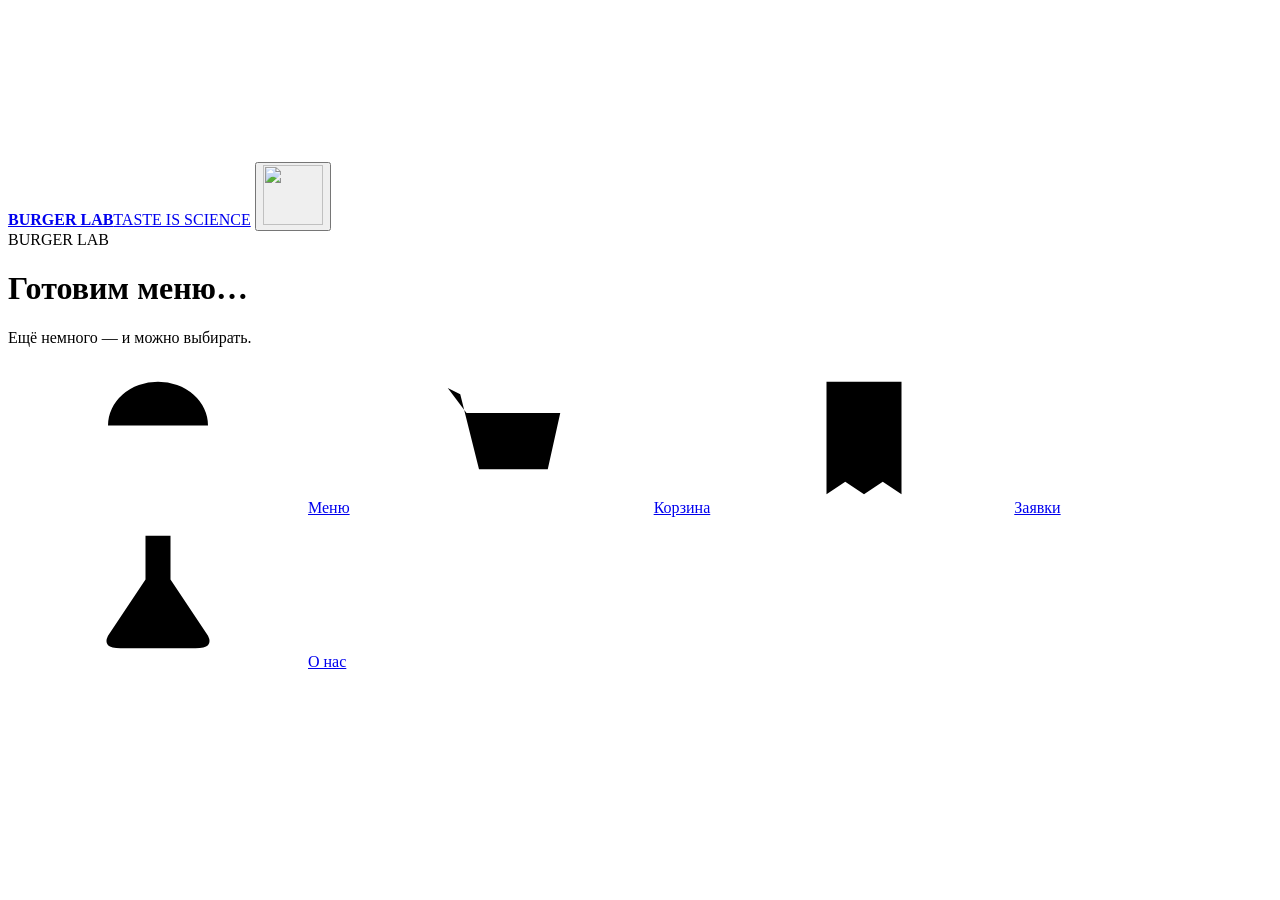
==== index.html @ 30b1034d "Add index.html" ====
<!doctype html>
<html lang="ru">
<head>
  <meta charset="utf-8">
  <meta name="viewport" content="width=device-width, initial-scale=1, viewport-fit=cover">
  <meta name="theme-color" content="#101215">
  <meta name="apple-mobile-web-app-capable" content="yes">
  <meta name="apple-mobile-web-app-status-bar-style" content="black-translucent">
  <meta name="apple-mobile-web-app-title" content="BURGER LAB">
  <meta name="description" content="Ваша формула вкуса: меню BURGER LAB, корзина и заявки. Добавьте приложение на домашний экран iPhone.">
  <meta name="robots" content="noindex, nofollow">
  <meta http-equiv="Content-Security-Policy" content="default-src 'self'; script-src 'self'; style-src 'self' 'unsafe-inline'; img-src 'self' data:; connect-src 'self'; worker-src 'self'; base-uri 'self'; form-action 'none'">
  <title>BURGER LAB · Меню</title>
  <link rel="manifest" href="./manifest.webmanifest">
  <link rel="apple-touch-icon" href="./icons/apple-touch-icon.png">
  <link rel="icon" type="image/svg+xml" href="./icons/favicon.svg">
  <link rel="stylesheet" href="./styles.css">
  <script type="module" src="./app.js"></script>
</head>
<body>
  <svg class="icon-definitions" xmlns="http://www.w3.org/2000/svg" aria-hidden="true"><defs>
    <symbol id="i-menu" viewBox="0 0 24 24"><path d="M4 10a8 7 0 0 1 16 0M3 10h18M3 14h18M4 18h16M6 6h.01M12 4h.01M17 6h.01"/></symbol>
    <symbol id="i-cart" viewBox="0 0 24 24"><path d="m3 4 2 1 3 12h11l2-9H6M9 21h.01M18 21h.01"/></symbol>
    <symbol id="i-orders" viewBox="0 0 24 24"><path d="M6 3h12v18l-3-2-3 2-3-2-3 2V3ZM9 8h6M9 12h6"/></symbol>
    <symbol id="i-about" viewBox="0 0 24 24"><path d="M9 3h6M10 3v7L4 19q-1 2 2 2h12q3 0 2-2l-6-9V3M8 14h8M10 17h.01M14 18h.01"/></symbol>
    <symbol id="i-search" viewBox="0 0 24 24"><circle cx="10.5" cy="10.5" r="6.5"/><path d="m16 16 5 5"/></symbol>
    <symbol id="i-share" viewBox="0 0 24 24"><path d="M12 15V3m-4 4 4-4 4 4M6 11H4v10h16V11h-2"/></symbol>
    <symbol id="i-plus" viewBox="0 0 24 24"><path d="M12 5v14M5 12h14"/></symbol>
    <symbol id="i-close" viewBox="0 0 24 24"><path d="m6 6 12 12M18 6 6 18"/></symbol>
    <symbol id="i-arrow" viewBox="0 0 24 24"><path d="M4 12h16m-6-6 6 6-6 6"/></symbol>
    <symbol id="i-check" viewBox="0 0 24 24"><path d="m5 12 4 4L19 6"/></symbol>
  </defs></svg>
  <header class="app-header">
    <a class="wordmark" href="#menu" aria-label="BURGER LAB — открыть меню"><strong>BURGER LAB</strong><span>TASTE IS SCIENCE</span></a>
    <button class="header-logo" id="brand-button" aria-label="О BURGER LAB"><img src="./assets/images/logo_dark.png" alt="" width="60" height="60"></button>
  </header>
  <div id="notice" class="notice" role="status" hidden></div>
  <main id="main" tabindex="-1"><div class="loading"><span class="eyebrow">BURGER LAB</span><h1>Готовим меню…</h1><p>Ещё немного — и можно выбирать.</p></div></main>
  <button id="basket-bar" class="basket-bar" hidden></button>
  <nav class="bottom-nav" aria-label="Главная навигация">
    <a href="#menu" data-tab="menu"><svg><use href="#i-menu"/></svg><span>Меню</span></a>
    <a href="#cart" data-tab="cart"><svg><use href="#i-cart"/></svg><span>Корзина</span><b id="cart-badge" hidden>0</b></a>
    <a href="#orders" data-tab="orders"><svg><use href="#i-orders"/></svg><span>Заявки</span></a>
    <a href="#about" data-tab="about"><svg><use href="#i-about"/></svg><span>О нас</span></a>
  </nav>
  <dialog id="sheet" class="sheet" aria-labelledby="sheet-title"><div id="sheet-content"></div></dialog>
  <div id="toast" class="toast" role="status" aria-live="polite" hidden></div>
</body>
</html>
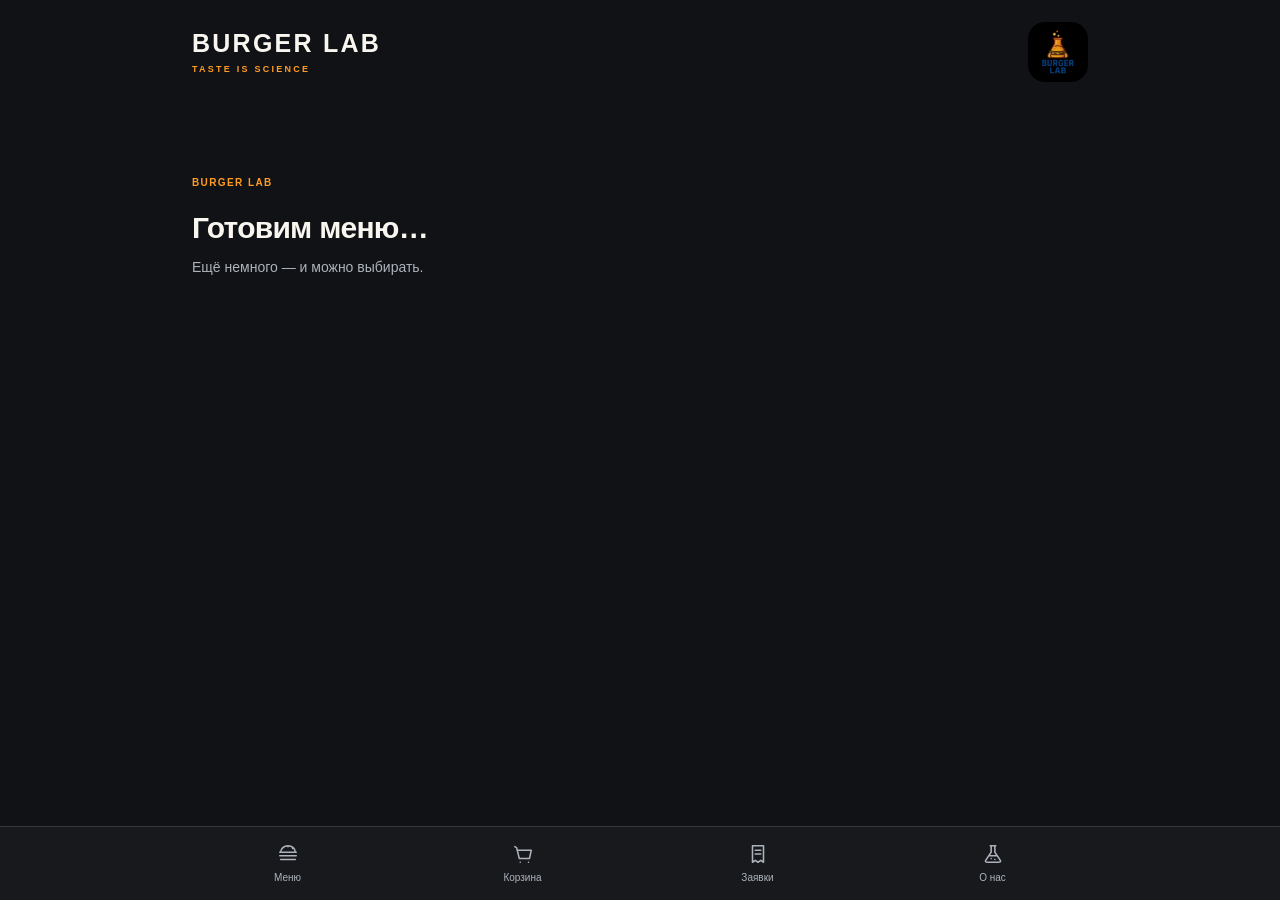
==== commit c0fa9553: "Update index.html" ====
--- a/index.html
+++ b/index.html
@@ -9,7 +9,7 @@
   <meta name="apple-mobile-web-app-title" content="BURGER LAB">
   <meta name="description" content="Ваша формула вкуса: меню BURGER LAB, корзина и заявки. Добавьте приложение на домашний экран iPhone.">
   <meta name="robots" content="noindex, nofollow">
-  <meta http-equiv="Content-Security-Policy" content="default-src 'self'; script-src 'self'; style-src 'self' 'unsafe-inline'; img-src 'self' data:; connect-src 'self'; worker-src 'self'; base-uri 'self'; form-action 'none'">
+  <meta http-equiv="Content-Security-Policy" content="default-src 'self'; script-src 'self'; style-src 'self' 'unsafe-inline'; img-src 'self' data:; connect-src 'self' https://burger-lab-orders-tashla.ivan-tudim.chatgpt.site; worker-src 'self'; base-uri 'self'; form-action 'none'">
   <title>BURGER LAB · Меню</title>
   <link rel="manifest" href="./manifest.webmanifest">
   <link rel="apple-touch-icon" href="./icons/apple-touch-icon.png">
--- a/styles.css
+++ b/styles.css
@@ -0,0 +1,7 @@
+@charset "UTF-8";
+:root{color-scheme:dark;--bg:#101215;--card:#1d2024;--surface:#292d32;--ink:#f9f6ef;--muted:#adb3bc;--orange:#ff9c24;--blue:#17466b;--nav:70px;font-family:Inter,-apple-system,BlinkMacSystemFont,"Segoe UI",sans-serif;font-synthesis:none;-webkit-text-size-adjust:100%;scroll-behavior:smooth}
+*{box-sizing:border-box}body{margin:0;background:var(--bg);color:var(--ink);padding-bottom:calc(var(--nav) + env(safe-area-inset-bottom) + 26px);line-height:1.5}button,input,textarea{font:inherit}button,a,input,textarea{-webkit-tap-highlight-color:transparent}button{cursor:pointer}a{color:inherit;text-decoration:none}button{color:inherit}button:disabled{cursor:default;opacity:.55}button:focus-visible,a:focus-visible,input:focus-visible,textarea:focus-visible{outline:2px solid var(--orange);outline-offset:4px}[hidden]{display:none!important}svg{width:22px;height:22px;fill:none;stroke:currentColor;stroke-width:1.7;stroke-linecap:round;stroke-linejoin:round;flex-shrink:0}.icon-definitions{position:absolute;width:0;height:0;overflow:hidden}.app-header{max-width:940px;margin:auto;padding:calc(16px + env(safe-area-inset-top)) 22px 18px;display:flex;justify-content:space-between;align-items:center;gap:16px}.wordmark{display:flex;flex-direction:column}.wordmark strong{font-size:25px;letter-spacing:.09em;font-weight:850;line-height:1.2}.wordmark span{font-size:9px;letter-spacing:.25em;color:var(--orange);font-weight:750;margin-top:5px}.header-logo{padding:0;width:60px;height:60px;border:0;border-radius:17px;background:#000;overflow:hidden}.header-logo img{width:100%;height:100%;object-fit:cover}main{max-width:940px;margin:auto;padding:0 22px 24px;outline:none}h1,h2,h3,p{margin-top:0}h1{font-size:30px;line-height:1.12;letter-spacing:-.025em;margin-bottom:12px}h2{font-size:23px;line-height:1.2;letter-spacing:-.02em;margin-bottom:14px}h3{font-size:18px;line-height:1.2;margin-bottom:8px}p{color:var(--muted);font-size:14px}small,.small{font-size:12px;color:var(--muted)}.eyebrow{font-size:10px;font-weight:750;letter-spacing:.14em;color:var(--orange)}.hero{isolation:isolate;position:relative;overflow:hidden;border:1px solid #354656;border-radius:24px;background:#17354d;margin-bottom:18px;padding:27px 23px 24px;min-height:220px}.hero::before{content:"";position:absolute;inset:0;z-index:-2;background:url('./assets/images/interior.png') center 55%/cover;opacity:.4}.hero::after{content:"";position:absolute;inset:0;z-index:-1;background:linear-gradient(100deg,rgba(12,35,54,.97),rgba(12,29,43,.86) 55%,rgba(16,18,21,.1))}.hero h1{font-size:34px;margin:12px 0 12px;max-width:400px}.hero p{max-width:310px;margin:0;font-size:13px;color:#c0cbd4}.install-shortcut{display:flex;align-items:center;justify-content:space-between;gap:10px;background:transparent;border:0;width:100%;padding:0 2px 20px;text-align:left;color:var(--muted);font-size:12px}.install-shortcut svg{color:var(--orange);width:18px;height:18px}.search{display:flex;align-items:center;gap:12px;border:1px solid transparent;background:var(--surface);padding:0 15px;border-radius:15px;min-height:54px}.search:focus-within{border-color:var(--orange)}.search svg{color:var(--muted);width:20px}.search input{border:0;outline:0!important;padding:14px 0;width:100%;min-width:0;background:transparent;color:var(--ink);font-size:16px}.search input::placeholder{color:#aab0b8}.categories{display:flex;gap:8px;overflow-x:auto;scrollbar-width:none;margin:16px -22px 22px;padding:0 22px 5px}.categories::-webkit-scrollbar{display:none}.chip{white-space:nowrap;border:1px solid #33383e;background:var(--card);border-radius:12px;min-height:44px;padding:10px 17px;font-size:12px;font-weight:650}.chip[aria-pressed=true]{background:var(--orange);border-color:var(--orange);color:var(--bg)}.section-top{display:flex;align-items:center;justify-content:space-between;gap:20px;margin-bottom:14px}.section-top h2{margin:0}.section-top span{color:var(--muted);font-size:13px}.menu-grid{display:grid;gap:12px}.product{display:grid;grid-template-columns:112px minmax(0,1fr);gap:14px;padding:12px;background:var(--card);border:1px solid #282c31;border-radius:20px}.product-art{background:#25282d;border:0;display:block;border-radius:13px;overflow:hidden;min-width:0;padding:0;align-self:stretch;min-height:120px;position:relative}.product-art canvas,.product-art img{width:100%;height:100%;position:absolute;inset:0;object-fit:cover}.product-art .food-illustration{height:100%;width:100%;min-height:115px;display:block}.product-name{background:none;border:0;padding:0;text-align:left;line-height:1.2;font-size:17px;font-weight:740;display:block;margin:4px 0 7px}.description{font-size:11px;line-height:1.5;display:-webkit-box;-webkit-line-clamp:2;-webkit-box-orient:vertical;overflow:hidden;margin-bottom:5px}.product-size{font-size:10px;color:var(--muted);margin-bottom:8px}.add-product{border:0;background:var(--surface);border-radius:11px;padding:10px 12px;min-height:44px;width:100%;display:flex;align-items:center;justify-content:space-between;gap:7px;font-size:13px;font-weight:700;text-align:left}.add-product.has-quantity{color:var(--orange)}.add-product svg{width:17px;height:17px}.product .eyebrow{font-size:8px;letter-spacing:.1em}.empty{text-align:center;padding:36px 6px}.empty>svg{width:88px;height:88px;color:var(--orange);stroke-width:1;margin:8px 0 24px}.empty h2{font-size:23px}.empty p{max-width:340px;margin:0 auto 24px}.button{display:flex;align-items:center;justify-content:center;gap:10px;width:100%;min-height:52px;padding:14px 18px;border:1px solid #383e45;background:var(--surface);color:var(--ink);border-radius:14px;font-size:14px;font-weight:700;text-align:center}.button.primary{background:var(--orange);border-color:var(--orange);color:var(--bg)}.button.ghost{border-color:transparent;background:transparent;color:var(--muted)}.button.danger{color:#f1b3a7}.stack{display:grid;gap:12px}.mt{margin-top:24px}.mt-sm{margin-top:12px}.cart-line,.order-card,.info-card{padding:18px;background:var(--card);border:1px solid #2b3036;border-radius:19px}.cart-line-top{display:flex;align-items:flex-start;justify-content:space-between;gap:16px}.cart-line-top h3{max-width:70%;font-size:17px}.price{font-weight:750;color:var(--orange);white-space:nowrap}.cart-line-bottom{margin-top:14px;display:flex;align-items:center;justify-content:space-between;gap:10px}.stepper{display:flex;align-items:center;gap:4px}.stepper button{border:0;width:44px;height:44px;border-radius:12px;background:var(--surface);font-size:22px}.stepper span{min-width:34px;text-align:center;font-size:17px;font-weight:650}.total-line{display:flex;align-items:baseline;justify-content:space-between;gap:18px;color:var(--muted);font-size:14px}.total-line.grand{color:var(--ink);font-size:21px;font-weight:700;padding-top:17px;border-top:1px solid #353b42;margin-top:17px}.total-line.grand strong{color:var(--orange);font-size:25px}.totals{padding:22px 0 10px;display:grid;gap:12px}.form-section{margin-top:27px}.form-section h2{font-size:18px;margin-bottom:14px}.mode-switch{display:flex;gap:10px}.mode-switch button{flex:1}.form-fields{display:grid;gap:16px}.field{display:grid;gap:7px;font-size:12px;color:var(--muted)}.field input,.field textarea{width:100%;min-height:54px;padding:15px 16px;background:var(--surface);border:1px solid transparent;border-radius:13px;font-size:16px;color:var(--ink)}.field textarea{resize:vertical;min-height:95px}.field input:focus,.field textarea:focus{outline:0;border-color:var(--orange)}.consent{display:flex;align-items:flex-start;gap:11px;font-size:12px;color:var(--muted);margin:22px 0}.consent input{flex:none;width:20px;height:20px;margin:1px 0 0;accent-color:var(--orange)}.form-error{padding:12px 14px;border:1px solid #b66049;color:#ffd2c2;background:#39251f;border-radius:12px;font-size:13px;margin:16px 0}.order-card h2{font-size:18px;margin:0 0 7px}.order-status{display:inline-block;font-size:8px;letter-spacing:.08em;color:var(--orange);font-weight:700;padding:7px 10px;border:1px solid #59452a;border-radius:8px;margin:12px 0}.order-items{font-size:13px;line-height:1.8;margin:0 0 18px}.order-meta{font-size:12px;color:var(--muted)}.about-logo{width:210px;height:230px;object-fit:cover;display:block;margin:18px auto;border-radius:22px}.about-intro{font-size:18px;line-height:1.5;color:var(--ink)}.gallery{display:grid;gap:12px}.gallery img{width:100%;max-height:330px;object-fit:cover;border-radius:18px;background:var(--card)}.bottom-nav{position:fixed;bottom:0;left:0;right:0;z-index:20;display:grid;grid-template-columns:repeat(4,1fr);height:calc(var(--nav) + env(safe-area-inset-bottom));padding:7px max(8px,calc((100vw - 940px)/2)) calc(7px + env(safe-area-inset-bottom));border-top:1px solid #34383e;background:rgba(24,27,31,.96);backdrop-filter:blur(18px);-webkit-backdrop-filter:blur(18px)}.bottom-nav a{position:relative;display:flex;flex-direction:column;align-items:center;justify-content:center;gap:5px;color:var(--muted);font-size:10px;border-radius:13px}.bottom-nav a[aria-current=page]{color:var(--orange);background:#292b2d}.bottom-nav svg{width:22px;height:22px}.bottom-nav b{position:absolute;top:0;left:calc(50% + 9px);min-width:17px;height:17px;padding:0 4px;border-radius:20px;background:var(--orange);color:var(--bg);font-size:10px;text-align:center;line-height:17px}.basket-bar{position:fixed;z-index:19;bottom:calc(var(--nav) + env(safe-area-inset-bottom) + 12px);left:22px;right:22px;max-width:896px;width:calc(100% - 44px);margin:auto;display:flex;align-items:center;justify-content:space-between;gap:12px;border:0;border-radius:15px;padding:16px 18px;min-height:54px;background:var(--orange);color:var(--bg);font-size:14px;font-weight:750;box-shadow:0 8px 26px #0007}.basket-visible{padding-bottom:calc(var(--nav) + env(safe-area-inset-bottom) + 90px)}.notice{max-width:896px;margin:0 auto 14px;padding:12px 16px;background:#213644;border:1px solid #35576e;border-radius:12px;font-size:12px;color:#c8e4f3}.notice.warning{background:#3a2c20;border-color:#745333;color:#f2d2a5}.sheet{margin:auto auto 0;width:min(100%,620px);max-height:calc(100dvh - 30px);max-height:calc(100vh - 30px);border:1px solid #3c434b;border-bottom:0;border-radius:25px 25px 0 0;background:var(--bg);color:var(--ink);padding:22px 22px calc(24px + env(safe-area-inset-bottom));box-shadow:0 -18px 80px #0008;overflow:auto;overscroll-behavior:contain}.sheet::backdrop{background:#000a;backdrop-filter:blur(5px);-webkit-backdrop-filter:blur(5px)}.sheet-header{display:flex;align-items:flex-start;justify-content:space-between;gap:18px;margin-bottom:18px}.sheet-header h2{font-size:23px;margin:0}.close-sheet{border:0;border-radius:50%;width:36px;height:36px;background:var(--surface);display:grid;place-items:center;flex-shrink:0}.close-sheet svg{width:18px;height:18px}.detail-art{height:230px;width:100%;background:var(--card);border-radius:17px;overflow:hidden;margin-bottom:16px}.detail-art canvas{width:100%;height:100%;display:block}.detail-art .food-illustration{width:100%;height:100%;display:block}.detail-art img{width:100%;height:100%;object-fit:contain}.install-steps{counter-reset:steps;display:grid;gap:17px;margin:20px 0 26px;padding:0;list-style:none}.install-steps li{position:relative;padding-left:43px;font-size:14px;color:var(--muted);min-height:31px}.install-steps li::before{counter-increment:steps;content:counter(steps);position:absolute;left:0;top:0;width:29px;height:29px;display:grid;place-items:center;border:1px solid #725128;background:#3c2e20;border-radius:10px;color:var(--orange);font-size:13px;font-weight:700}.install-steps strong{color:var(--ink)}.order-copy{width:100%;min-height:250px;background:var(--card);color:var(--ink);padding:15px;border:1px solid #3b4149;border-radius:13px;font-size:15px;line-height:1.6;margin:12px 0}.toast{position:fixed;z-index:100;left:22px;right:22px;bottom:calc(var(--nav) + env(safe-area-inset-bottom) + 85px);max-width:540px;margin:auto;padding:15px 18px;border:1px solid #5a626c;border-radius:13px;background:#30363e;color:var(--ink);font-size:13px;box-shadow:0 8px 30px #0008}.loading{padding:65px 0}.loading h1{margin-top:18px}.keyboard-open .bottom-nav,.keyboard-open .basket-bar{display:none}.keyboard-open{padding-bottom:20px}.footnote{margin:24px 0 0;font-size:11px;line-height:1.7;color:var(--muted)}
+.food-illustration{display:grid!important;place-items:center;font-size:46px;background:radial-gradient(circle at 50% 40%,#3a2c20,#25282d 70%)}.detail-art .food-illustration{font-size:90px}a.button{text-decoration:none}
+@media(min-width:650px){:root{--nav:74px}.app-header{padding-top:calc(22px + env(safe-area-inset-top));padding-bottom:22px}.menu-grid{grid-template-columns:repeat(2,minmax(0,1fr))}.hero{padding:34px;min-height:250px}.hero h1{font-size:43px}.hero p{font-size:14px}.product{grid-template-columns:110px minmax(0,1fr)}.product-name{font-size:18px}.sheet{margin:auto;border:1px solid #3c434b;border-radius:25px;padding:26px;max-height:85vh}.form-fields{grid-template-columns:1fr 1fr}.field.wide{grid-column:1/-1}.checkout-wrap,.cart-wrap,.orders-wrap{max-width:640px;margin:auto}.about-wrap{max-width:680px;margin:auto}.gallery{grid-template-columns:1fr 1fr}.gallery img{height:220px}.about-logo{width:230px;height:250px}}
+@media(max-width:359px){.app-header{padding-left:16px;padding-right:16px}.wordmark strong{font-size:21px}main{padding-left:16px;padding-right:16px}.product{grid-template-columns:91px minmax(0,1fr);gap:11px;padding:10px}.product-name{font-size:15px}.add-product{font-size:12px;padding:10px}.hero h1{font-size:30px}.categories{margin-left:-16px;margin-right:-16px;padding-left:16px;padding-right:16px}}
+@media(prefers-reduced-motion:reduce){:root{scroll-behavior:auto}*{transition:none!important}}
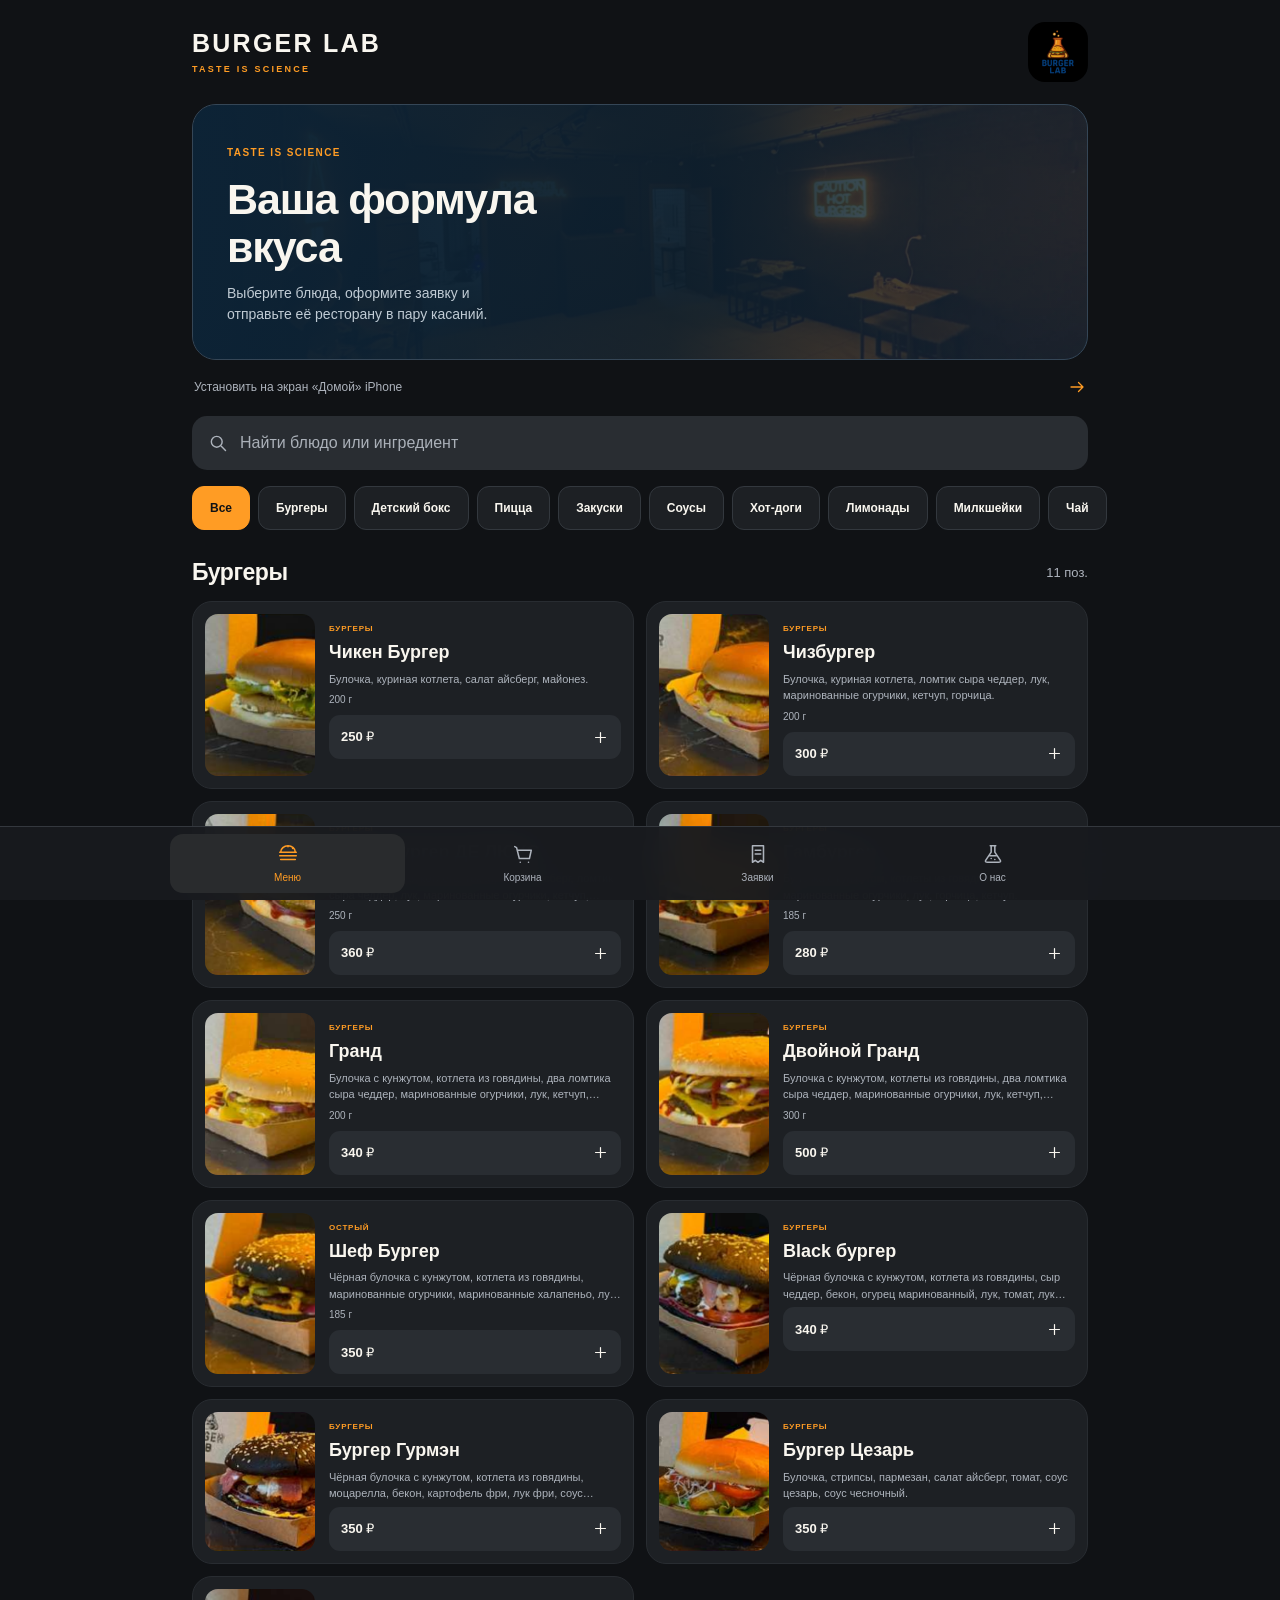
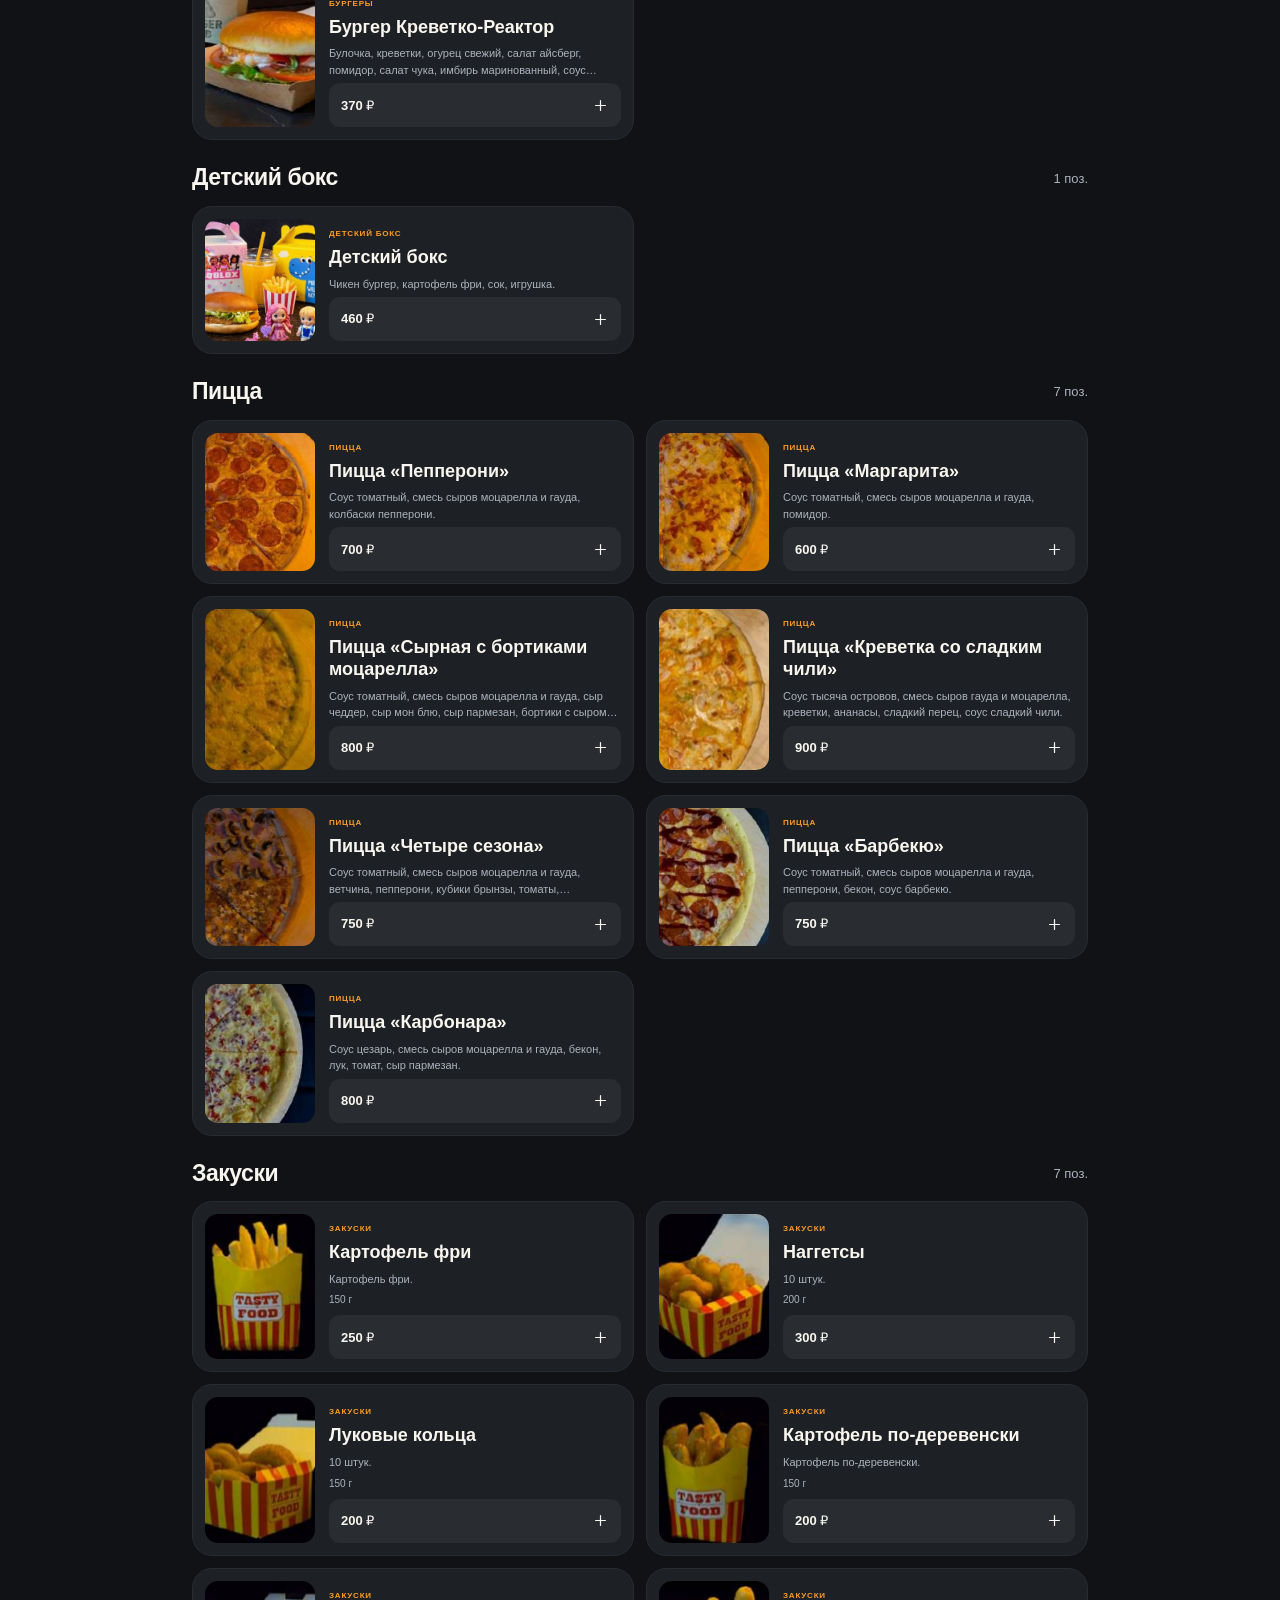
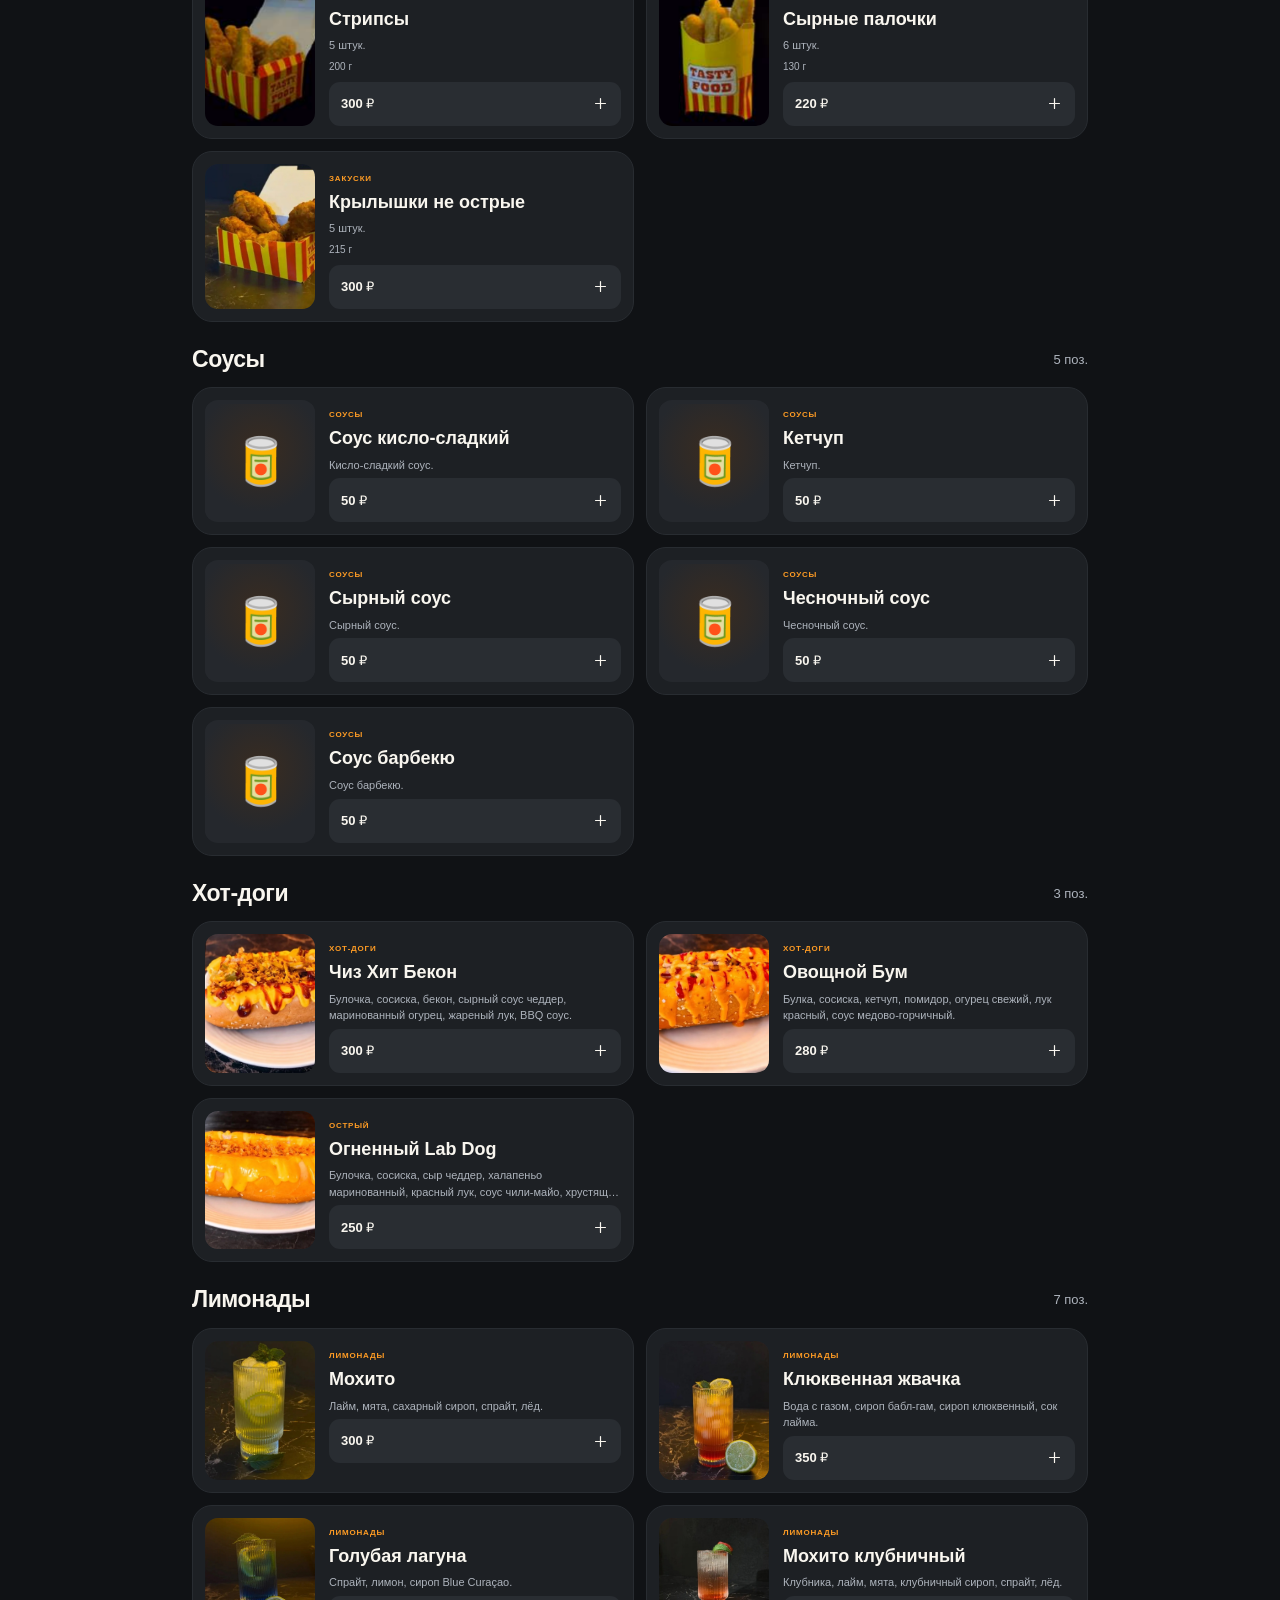
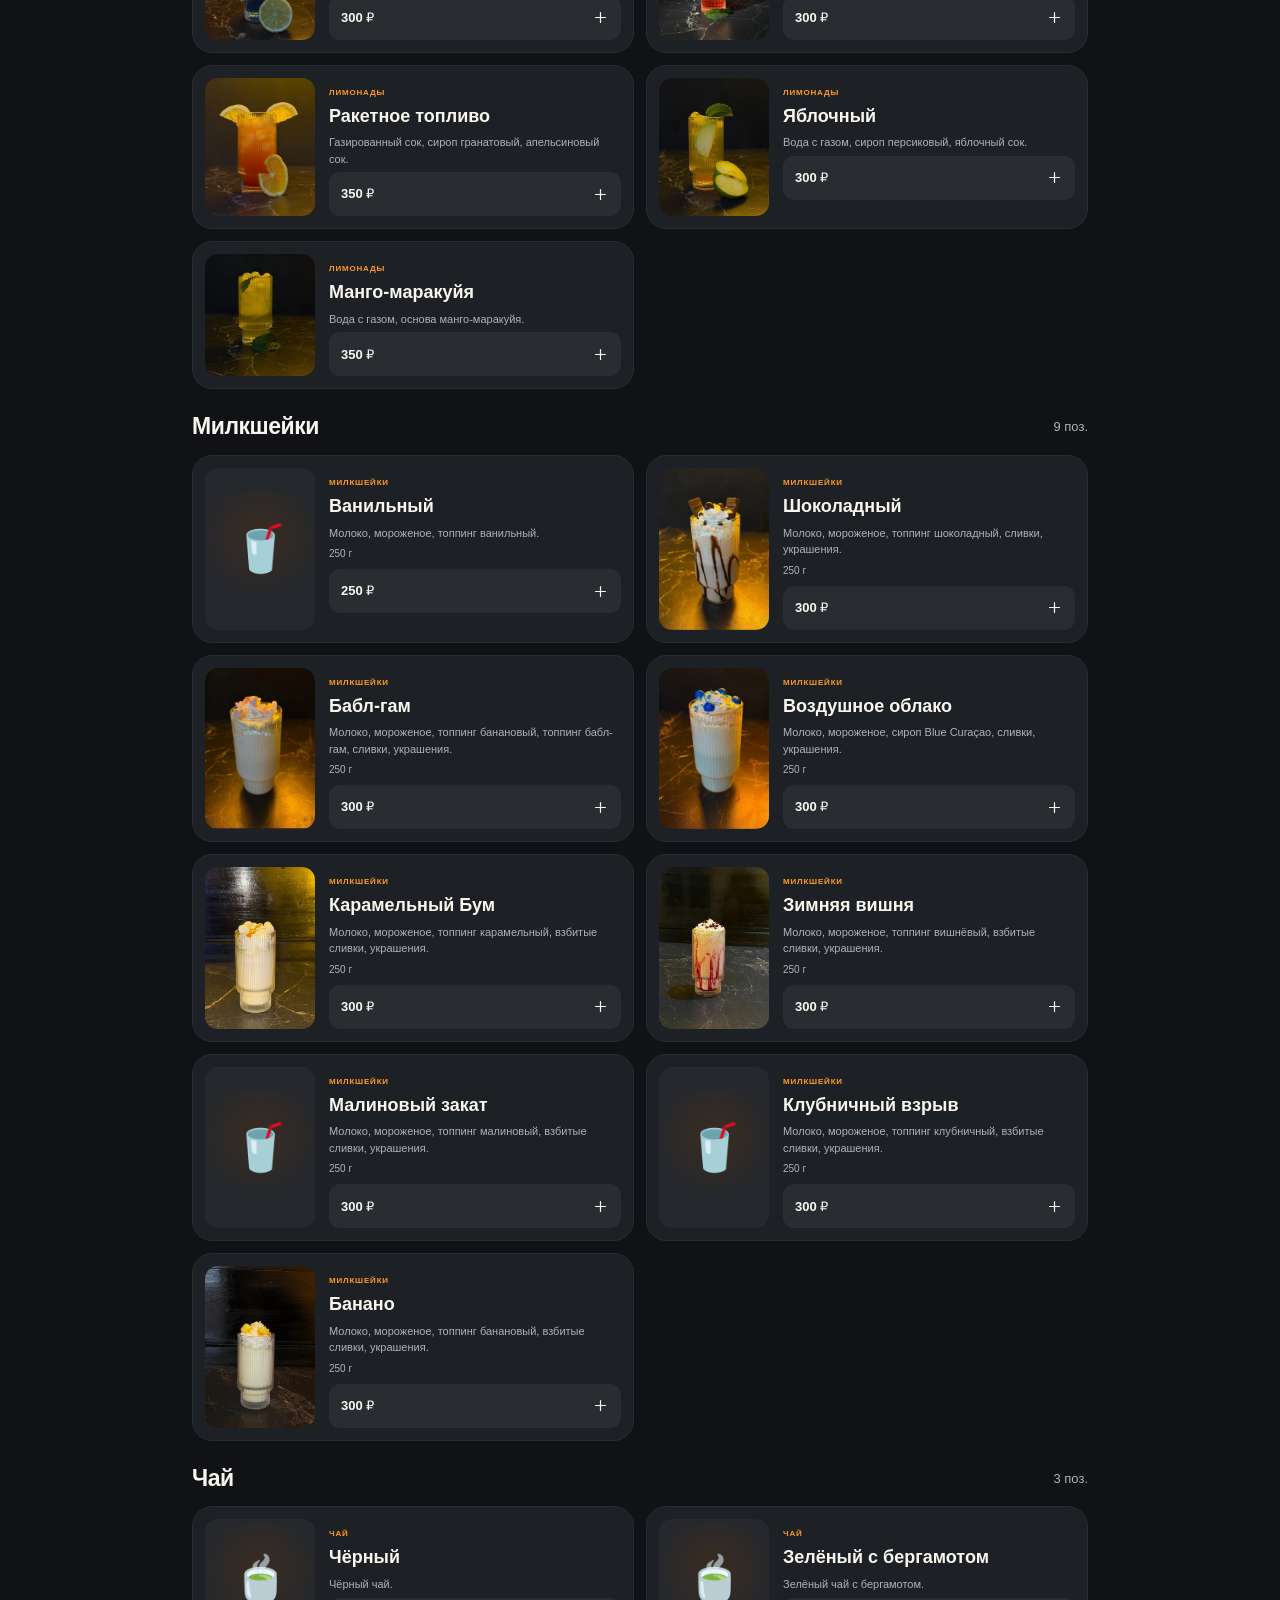
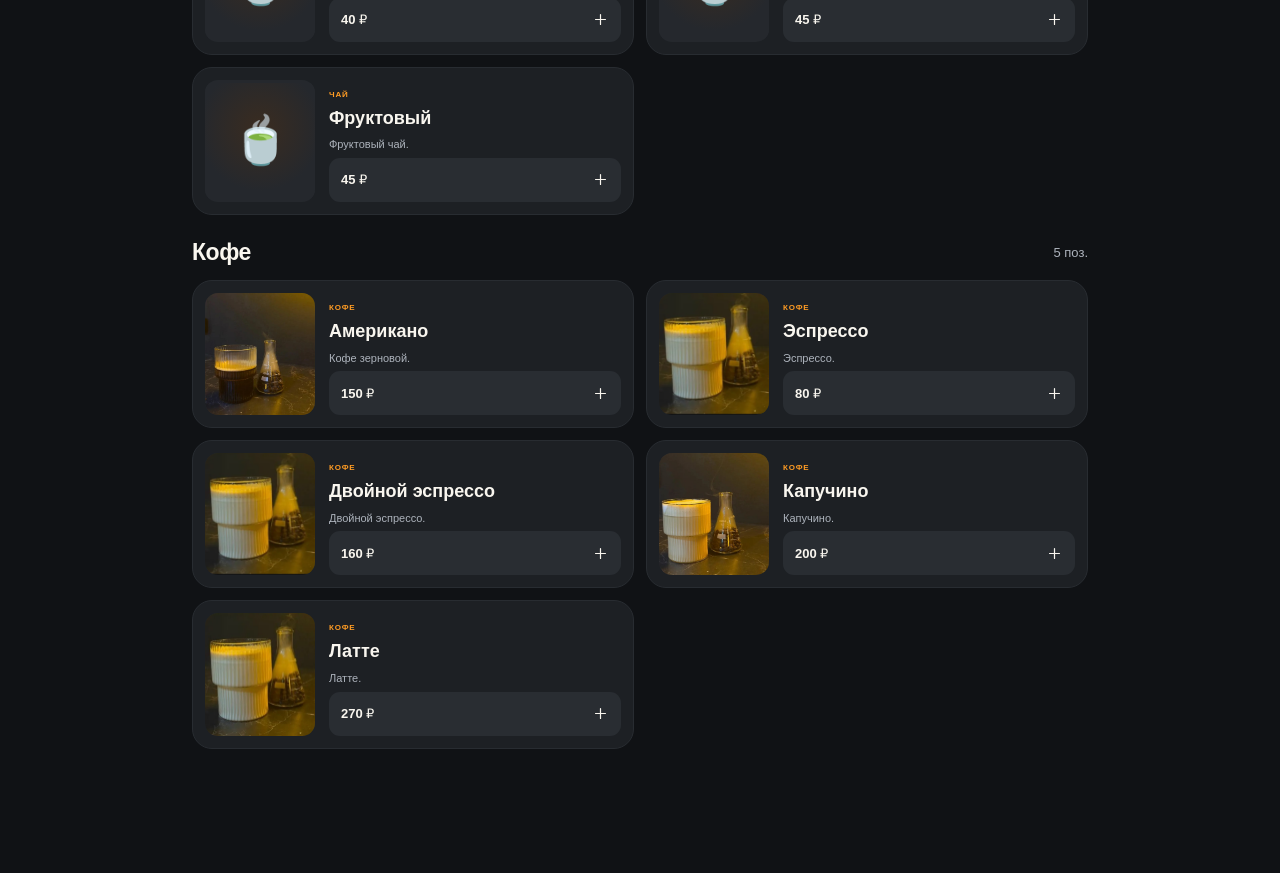
==== commit 2f411d31: "Update index.html" ====
--- a/index.html
+++ b/index.html
@@ -9,7 +9,7 @@
   <meta name="apple-mobile-web-app-title" content="BURGER LAB">
   <meta name="description" content="Ваша формула вкуса: меню BURGER LAB, корзина и заявки. Добавьте приложение на домашний экран iPhone.">
   <meta name="robots" content="noindex, nofollow">
-  <meta http-equiv="Content-Security-Policy" content="default-src 'self'; script-src 'self'; style-src 'self' 'unsafe-inline'; img-src 'self' data:; connect-src 'self' https://burger-lab-orders-tashla.ivan-tudim.chatgpt.site; worker-src 'self'; base-uri 'self'; form-action 'none'">
+  <meta http-equiv="Content-Security-Policy" content="default-src 'self'; script-src 'self'; style-src 'self' 'unsafe-inline'; img-src 'self' data:; connect-src 'self' https://d5d56d3vq5icq0n4m6m8.lievo6ut.apigw.yandexcloud.net; worker-src 'self'; base-uri 'self'; form-action 'none'">
   <title>BURGER LAB · Меню</title>
   <link rel="manifest" href="./manifest.webmanifest">
   <link rel="apple-touch-icon" href="./icons/apple-touch-icon.png">
--- a/styles.css
+++ b/styles.css
@@ -5,3 +5,4 @@
 @media(min-width:650px){:root{--nav:74px}.app-header{padding-top:calc(22px + env(safe-area-inset-top));padding-bottom:22px}.menu-grid{grid-template-columns:repeat(2,minmax(0,1fr))}.hero{padding:34px;min-height:250px}.hero h1{font-size:43px}.hero p{font-size:14px}.product{grid-template-columns:110px minmax(0,1fr)}.product-name{font-size:18px}.sheet{margin:auto;border:1px solid #3c434b;border-radius:25px;padding:26px;max-height:85vh}.form-fields{grid-template-columns:1fr 1fr}.field.wide{grid-column:1/-1}.checkout-wrap,.cart-wrap,.orders-wrap{max-width:640px;margin:auto}.about-wrap{max-width:680px;margin:auto}.gallery{grid-template-columns:1fr 1fr}.gallery img{height:220px}.about-logo{width:230px;height:250px}}
 @media(max-width:359px){.app-header{padding-left:16px;padding-right:16px}.wordmark strong{font-size:21px}main{padding-left:16px;padding-right:16px}.product{grid-template-columns:91px minmax(0,1fr);gap:11px;padding:10px}.product-name{font-size:15px}.add-product{font-size:12px;padding:10px}.hero h1{font-size:30px}.categories{margin-left:-16px;margin-right:-16px;padding-left:16px;padding-right:16px}}
 @media(prefers-reduced-motion:reduce){:root{scroll-behavior:auto}*{transition:none!important}}
+.status-toolbar{display:grid;gap:10px;margin:20px 0 12px}.status-toolbar .button{font-size:13px}.status-sync-note{font-size:12px;min-height:18px;margin-bottom:20px}.order-tracking{margin:16px 0;padding:13px 14px;background:var(--surface);border:1px solid #46505b;border-radius:13px}.order-tracking .order-status{display:flex;align-items:center;gap:8px;margin:0 0 8px;padding:0;border:0;font-size:12px;line-height:1.5;letter-spacing:.02em}.order-tracking .confirmed{color:#bcd7f1;font-weight:750}.order-tracking .status-note{font-size:11px;line-height:1.6;margin:4px 0;color:var(--muted)}.order-tracking .status-warning{font-size:12px;line-height:1.6;margin:9px 0 0;color:#f2d2a5}.order-tracking.is-ready{background:#15382c;border-color:#42bf88;box-shadow:inset 4px 0 #62e4a6}.order-tracking.is-ready .order-status{color:#9affca;font-size:18px;font-weight:800}.order-tracking.is-ready .status-note{color:#c3dbcf}.order-tracking.is-cancelled{border-color:#a36c61}.order-tracking.is-cancelled .order-status{color:#f1b3a7}.ready-board-link{border-color:#4f665b}.empty .ready-board-link{margin-top:12px}@media(min-width:650px){.status-toolbar{grid-template-columns:1fr 1fr}}
